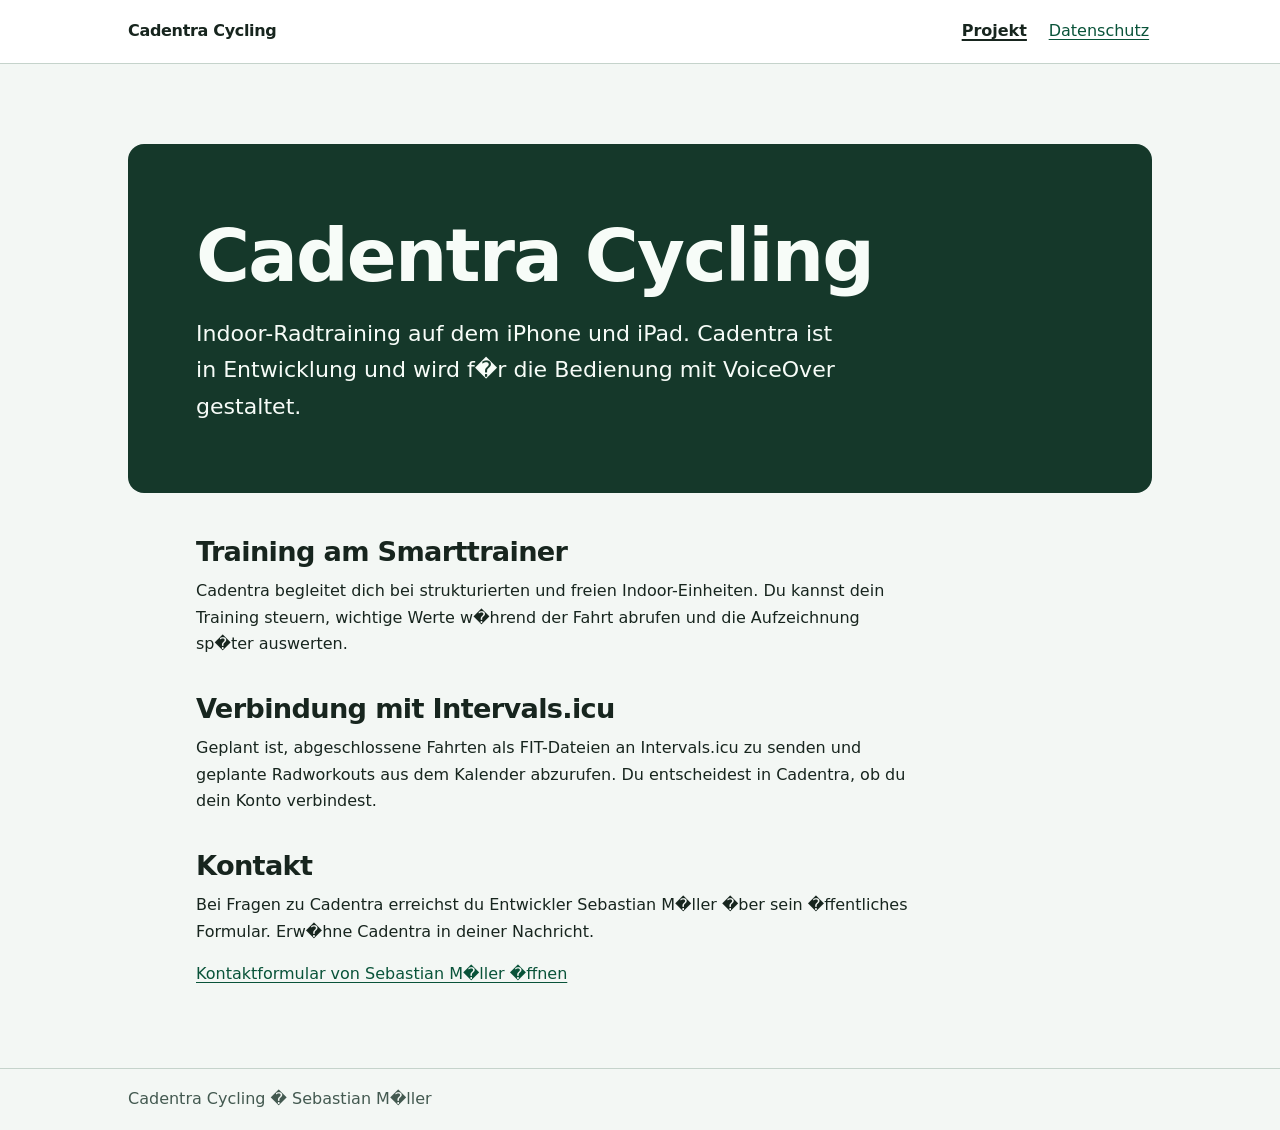
==== index.html @ d2bd7c32 "Cadentra-Projektseite und Datenschutzerklärung hinzufügen" ====
<!doctype html>
<html lang="de">
<head>
  <meta charset="utf-8">
  <meta name="viewport" content="width=device-width, initial-scale=1">
  <title>Cadentra Cycling - Indoor-Training mit VoiceOver</title>
  <meta name="description" content="Cadentra Cycling wird als barrierefreie Indoor-Radsport-App f�r iPhone und iPad entwickelt.">
  <link rel="stylesheet" href="./styles.css">
</head>
<body>
  <a class="skip" href="#main">Zum Hauptinhalt</a>
  <header class="site-header">
    <div class="wrap header-inner">
      <span class="brand">Cadentra Cycling</span>
      <nav aria-label="Hauptnavigation">
        <ul>
          <li><a href="./" aria-current="page">Projekt</a></li>
          <li><a href="./datenschutz.html">Datenschutz</a></li>
        </ul>
      </nav>
    </div>
  </header>
  <main id="main" class="wrap" tabindex="-1">
    <div class="hero">
      <h1>Cadentra Cycling</h1>
      <p class="lead">Indoor-Radtraining auf dem iPhone und iPad. Cadentra ist in Entwicklung und wird f�r die Bedienung mit VoiceOver gestaltet.</p>
    </div>
    <div class="project-copy">
      <h2>Training am Smarttrainer</h2>
      <p>Cadentra begleitet dich bei strukturierten und freien Indoor-Einheiten. Du kannst dein Training steuern, wichtige Werte w�hrend der Fahrt abrufen und die Aufzeichnung sp�ter auswerten.</p>

      <h2>Verbindung mit Intervals.icu</h2>
      <p>Geplant ist, abgeschlossene Fahrten als FIT-Dateien an Intervals.icu zu senden und geplante Radworkouts aus dem Kalender abzurufen. Du entscheidest in Cadentra, ob du dein Konto verbindest.</p>

      <h2>Kontakt</h2>
      <p>Bei Fragen zu Cadentra erreichst du Entwickler Sebastian M�ller �ber sein �ffentliches Formular. Erw�hne Cadentra in deiner Nachricht.</p>
      <p><a href="https://trainscope.app/?page=contact">Kontaktformular von Sebastian M�ller �ffnen</a></p>
    </div>
  </main>
  <footer><div class="wrap">Cadentra Cycling � Sebastian M�ller</div></footer>
</body>
</html>
---- styles.css ----
:root {
  color-scheme: light;
  font-family: system-ui, -apple-system, "Segoe UI", sans-serif;
  color: #17251e;
  background: #f3f7f4;
  line-height: 1.65;
  --ink: #17251e;
  --muted: #435950;
  --border: #c5d3cb;
  --link: #095339;
  --width: 64rem;
}
* { box-sizing: border-box; }
body { margin: 0; }
a { color: var(--link); text-underline-offset: .19em; }
a:hover { text-decoration-thickness: .17em; }
:focus-visible { outline: .2rem solid #086750; outline-offset: .24rem; }
.skip {
  position: absolute;
  left: 1rem;
  top: 1rem;
  z-index: 1;
  padding: .65rem 1rem;
  background: white;
  color: var(--ink);
  transform: translateY(-200%);
}
.skip:focus { transform: none; }
.wrap { width: min(var(--width), calc(100% - 2.5rem)); margin-inline: auto; }
.site-header { border-bottom: 1px solid var(--border); background: #fff; }
.header-inner {
  display: flex;
  align-items: center;
  justify-content: space-between;
  flex-wrap: wrap;
  column-gap: 2rem;
  row-gap: .5rem;
  padding-block: .8rem;
}
.brand { font-weight: 760; letter-spacing: -.02em; }
nav ul { display: flex; flex-wrap: wrap; gap: .4rem 1rem; list-style: none; margin: 0; padding: 0; }
nav a { display: inline-block; padding: .35rem .18rem; }
nav [aria-current="page"] { color: var(--ink); font-weight: 720; text-decoration-thickness: .15em; }
main { padding-block: clamp(2rem, 7vw, 5rem); }
.hero {
  color: #f7fcf8;
  background: #15382a;
  border-radius: 1rem;
  padding: clamp(1.35rem, 5.5vw, 4.25rem);
}
h1, h2 { line-height: 1.19; letter-spacing: -.025em; }
h1 { font-size: clamp(2.25rem, 7vw, 4.6rem); margin: 0 0 1rem; overflow-wrap: anywhere; }
h2 { font-size: clamp(1.25rem, 4vw, 1.7rem); margin-block: 2.25rem .6rem; }
p, ul { margin-block: .6rem 1rem; }
p:last-child { margin-bottom: 0; }
.lead { font-size: clamp(1.12rem, 3vw, 1.38rem); max-width: 41rem; }
.hero a { color: #c9f6df; }
.hero a:focus-visible { outline-color: #c9f6df; }
.copy { max-width: 46rem; }
.project-copy { padding: .45rem clamp(0rem, 5.5vw, 4.25rem) 0; max-width: 53rem; }
.policy h1 { font-size: clamp(2.05rem, 6vw, 3.65rem); }
.meta, footer { color: var(--muted); }
footer { border-top: 1px solid var(--border); padding-block: 1.1rem; }
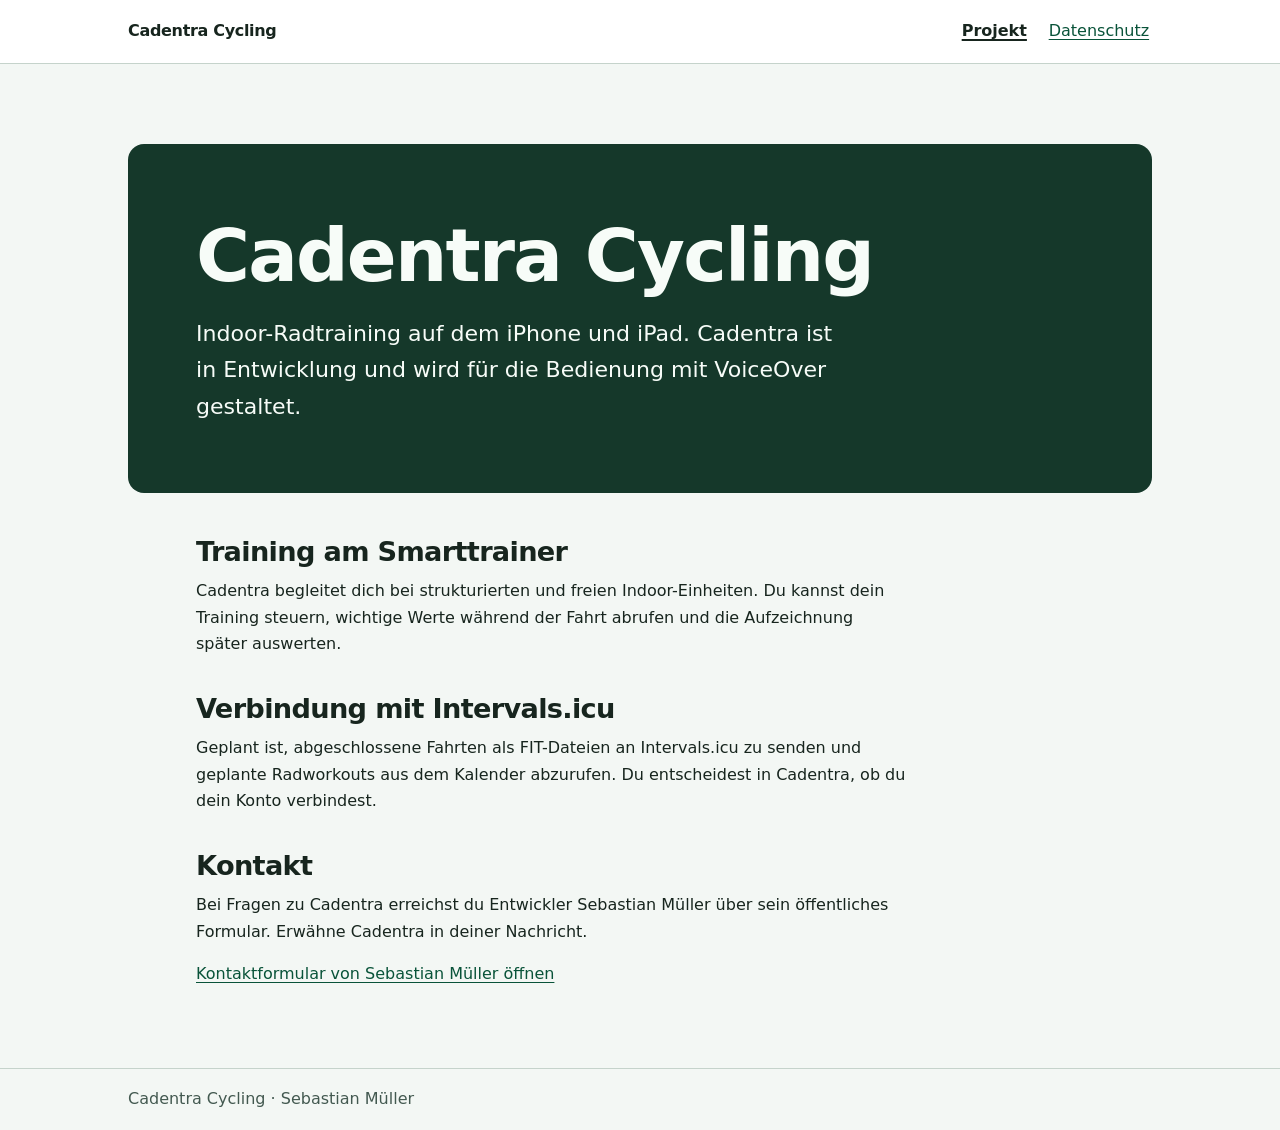
==== commit 683eba47: "GitHub-Pages-Hosting und UTF-8-Text prüfen" ====
--- a/index.html
+++ b/index.html
@@ -3,8 +3,8 @@
 <head>
   <meta charset="utf-8">
   <meta name="viewport" content="width=device-width, initial-scale=1">
-  <title>Cadentra Cycling - Indoor-Training mit VoiceOver</title>
-  <meta name="description" content="Cadentra Cycling wird als barrierefreie Indoor-Radsport-App f�r iPhone und iPad entwickelt.">
+  <title>Cadentra Cycling – Indoor-Training mit VoiceOver</title>
+  <meta name="description" content="Cadentra Cycling wird als barrierefreie Indoor-Radsport-App für iPhone und iPad entwickelt.">
   <link rel="stylesheet" href="./styles.css">
 </head>
 <body>
@@ -23,21 +23,21 @@
   <main id="main" class="wrap" tabindex="-1">
     <div class="hero">
       <h1>Cadentra Cycling</h1>
-      <p class="lead">Indoor-Radtraining auf dem iPhone und iPad. Cadentra ist in Entwicklung und wird f�r die Bedienung mit VoiceOver gestaltet.</p>
+      <p class="lead">Indoor-Radtraining auf dem iPhone und iPad. Cadentra ist in Entwicklung und wird für die Bedienung mit VoiceOver gestaltet.</p>
     </div>
     <div class="project-copy">
       <h2>Training am Smarttrainer</h2>
-      <p>Cadentra begleitet dich bei strukturierten und freien Indoor-Einheiten. Du kannst dein Training steuern, wichtige Werte w�hrend der Fahrt abrufen und die Aufzeichnung sp�ter auswerten.</p>
+      <p>Cadentra begleitet dich bei strukturierten und freien Indoor-Einheiten. Du kannst dein Training steuern, wichtige Werte während der Fahrt abrufen und die Aufzeichnung später auswerten.</p>
 
       <h2>Verbindung mit Intervals.icu</h2>
       <p>Geplant ist, abgeschlossene Fahrten als FIT-Dateien an Intervals.icu zu senden und geplante Radworkouts aus dem Kalender abzurufen. Du entscheidest in Cadentra, ob du dein Konto verbindest.</p>
 
       <h2>Kontakt</h2>
-      <p>Bei Fragen zu Cadentra erreichst du Entwickler Sebastian M�ller �ber sein �ffentliches Formular. Erw�hne Cadentra in deiner Nachricht.</p>
-      <p><a href="https://trainscope.app/?page=contact">Kontaktformular von Sebastian M�ller �ffnen</a></p>
+      <p>Bei Fragen zu Cadentra erreichst du Entwickler Sebastian Müller über sein öffentliches Formular. Erwähne Cadentra in deiner Nachricht.</p>
+      <p><a href="https://trainscope.app/?page=contact">Kontaktformular von Sebastian Müller öffnen</a></p>
     </div>
   </main>
-  <footer><div class="wrap">Cadentra Cycling � Sebastian M�ller</div></footer>
+  <footer><div class="wrap">Cadentra Cycling · Sebastian Müller</div></footer>
 </body>
 </html>
 
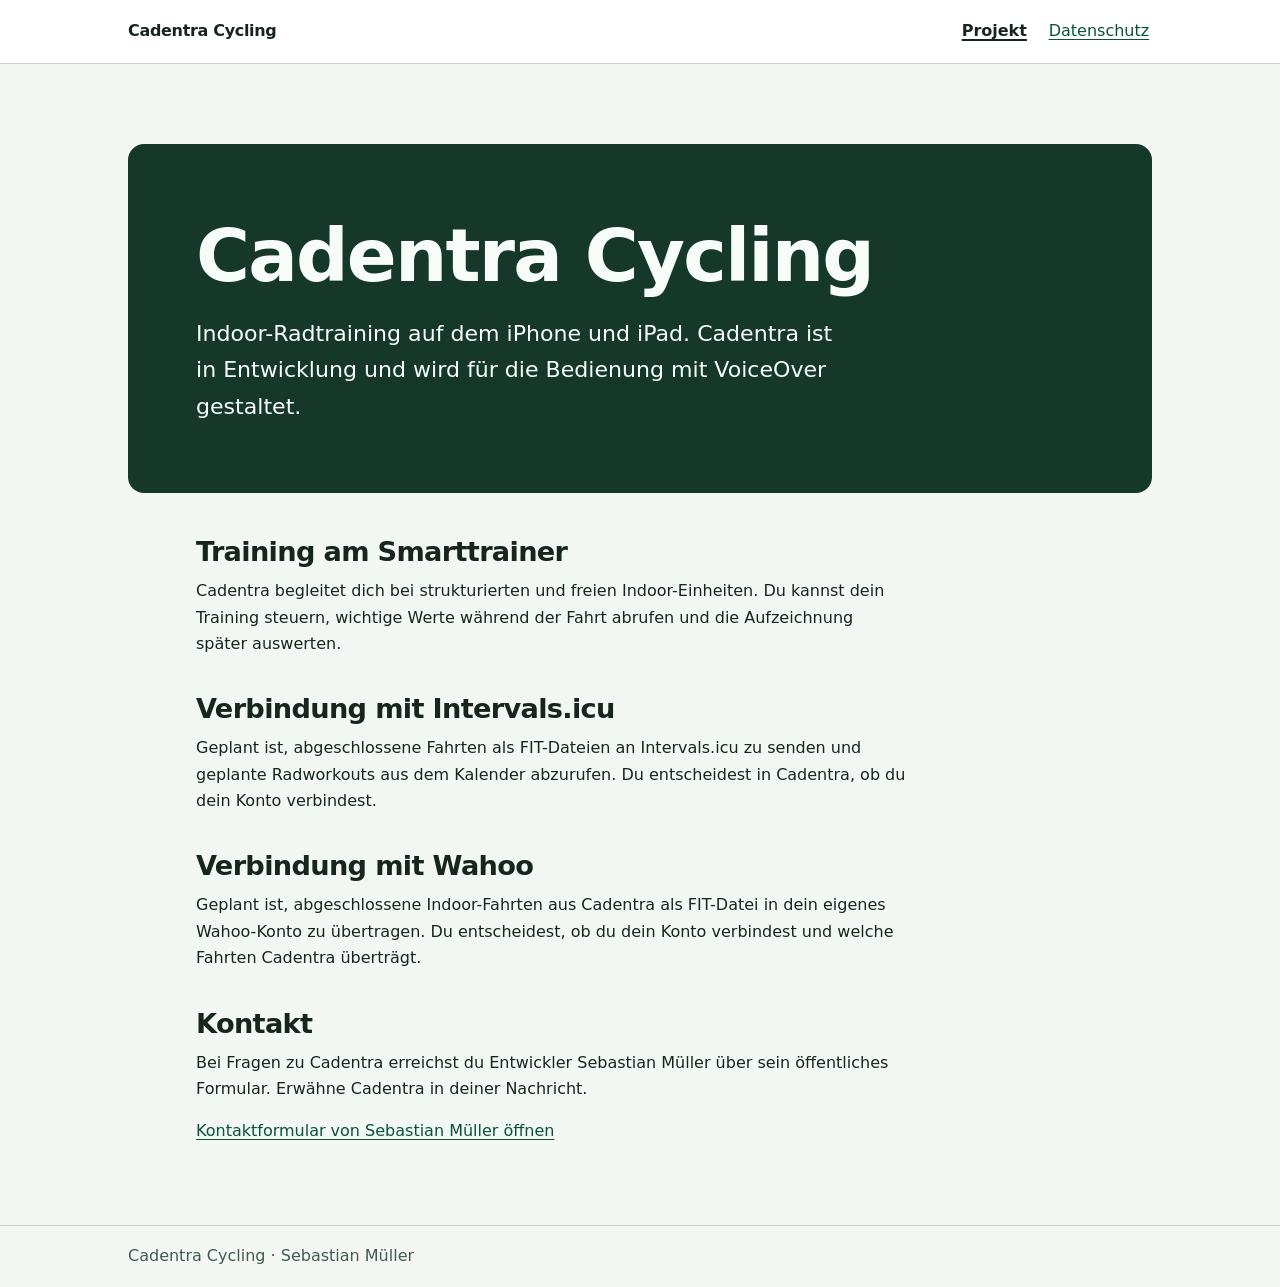
==== commit 855c5418: "Wahoo-Anbindung und OAuth-Ruecksprung fuer Cadentra ergaenzen" ====
--- a/index.html
+++ b/index.html
@@ -32,6 +32,9 @@
       <h2>Verbindung mit Intervals.icu</h2>
       <p>Geplant ist, abgeschlossene Fahrten als FIT-Dateien an Intervals.icu zu senden und geplante Radworkouts aus dem Kalender abzurufen. Du entscheidest in Cadentra, ob du dein Konto verbindest.</p>
 
+      <h2>Verbindung mit Wahoo</h2>
+      <p>Geplant ist, abgeschlossene Indoor-Fahrten aus Cadentra als FIT-Datei in dein eigenes Wahoo-Konto zu übertragen. Du entscheidest, ob du dein Konto verbindest und welche Fahrten Cadentra überträgt.</p>
+
       <h2>Kontakt</h2>
       <p>Bei Fragen zu Cadentra erreichst du Entwickler Sebastian Müller über sein öffentliches Formular. Erwähne Cadentra in deiner Nachricht.</p>
       <p><a href="https://trainscope.app/?page=contact">Kontaktformular von Sebastian Müller öffnen</a></p>
